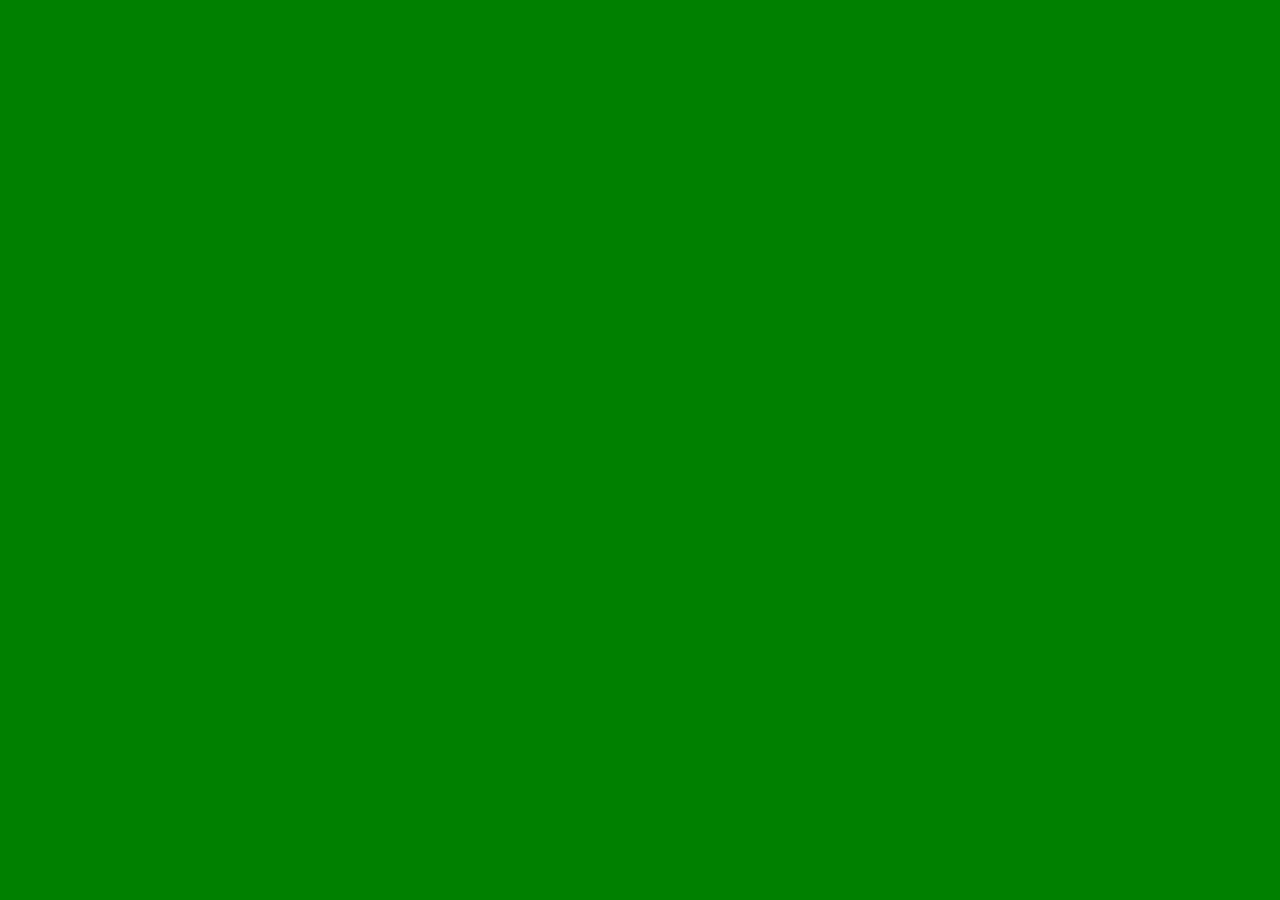
==== index.html @ 27aca478 "Initial code" ====
<!DOCTYPE html>
<html lang="en">
<head>
    <meta charset="UTF-8">
    <meta name="viewport" content="width=device-width, initial-scale=1.0">
    <title>John Private</title>
    <link rel="stylesheet" href="./css/styles.css">
</head>
<body>
    
</body>
</html>
---- css/styles.css ----
body {background-color: green;}
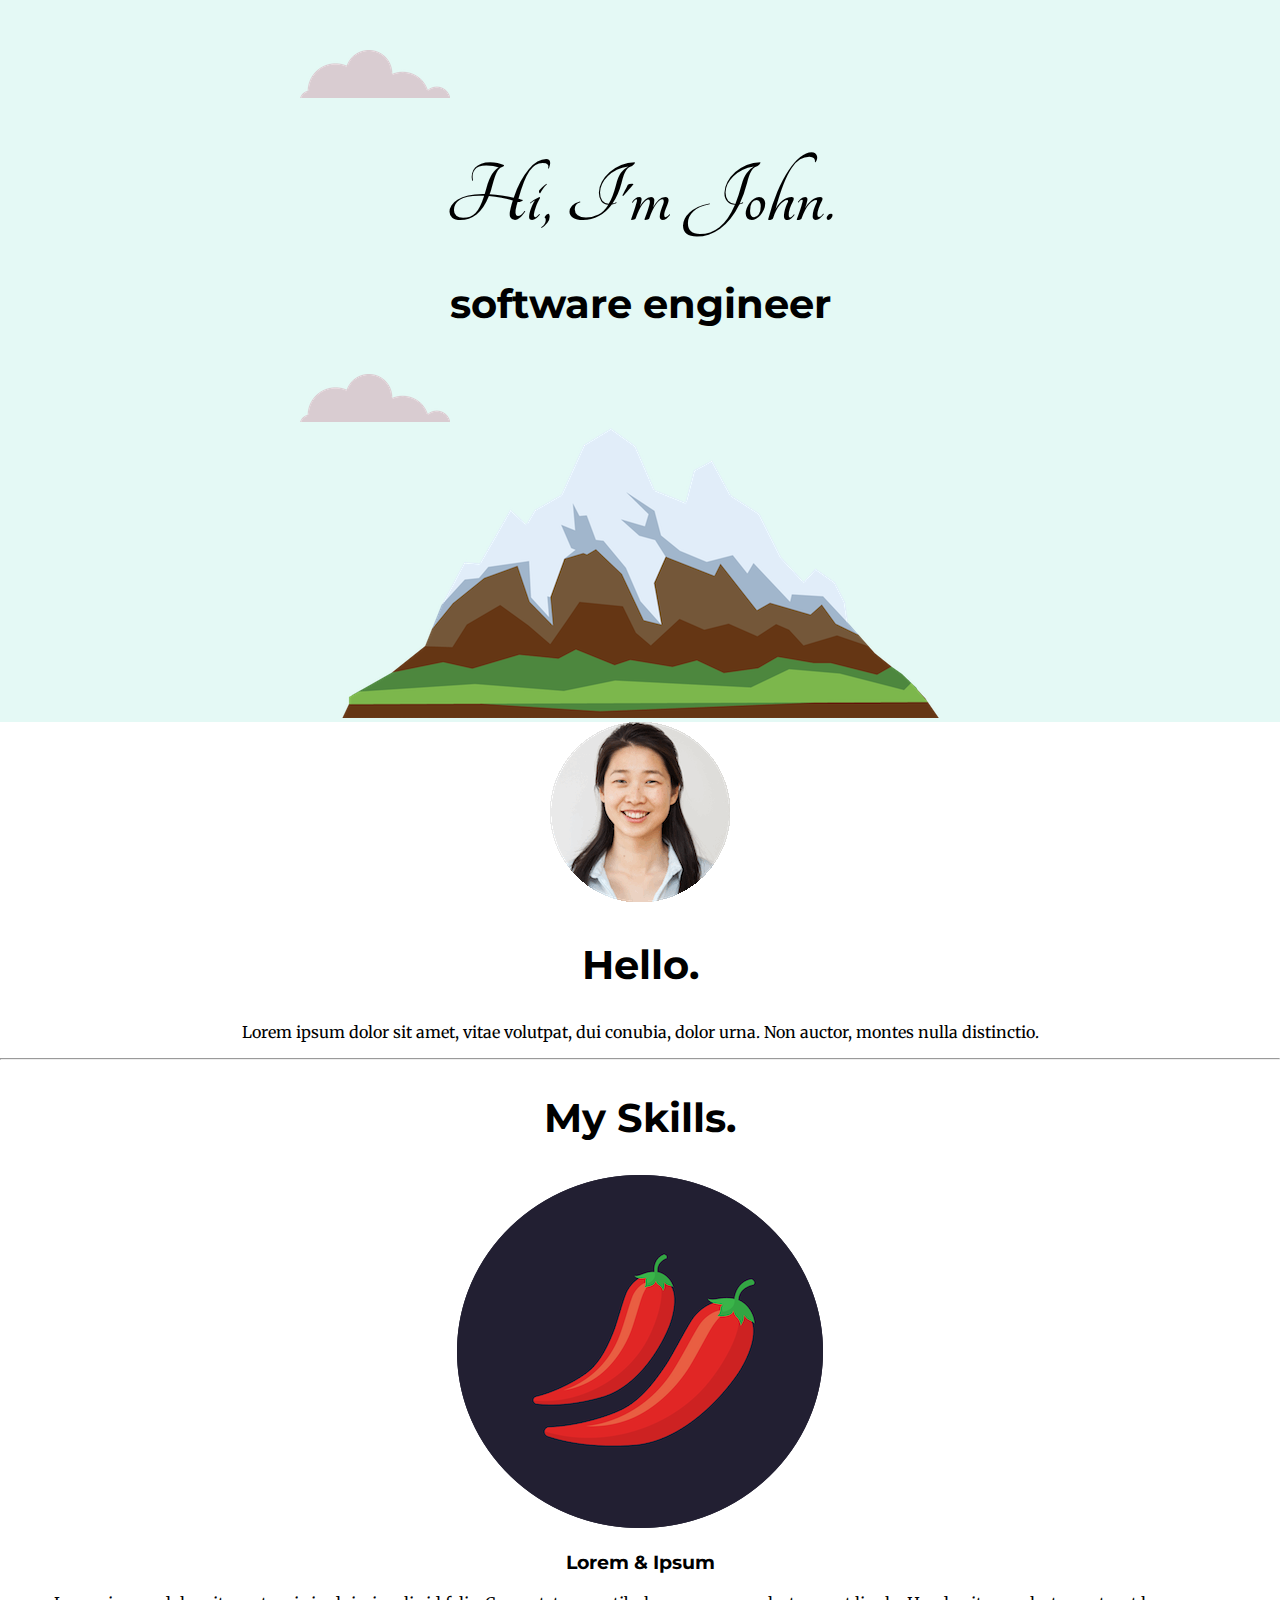
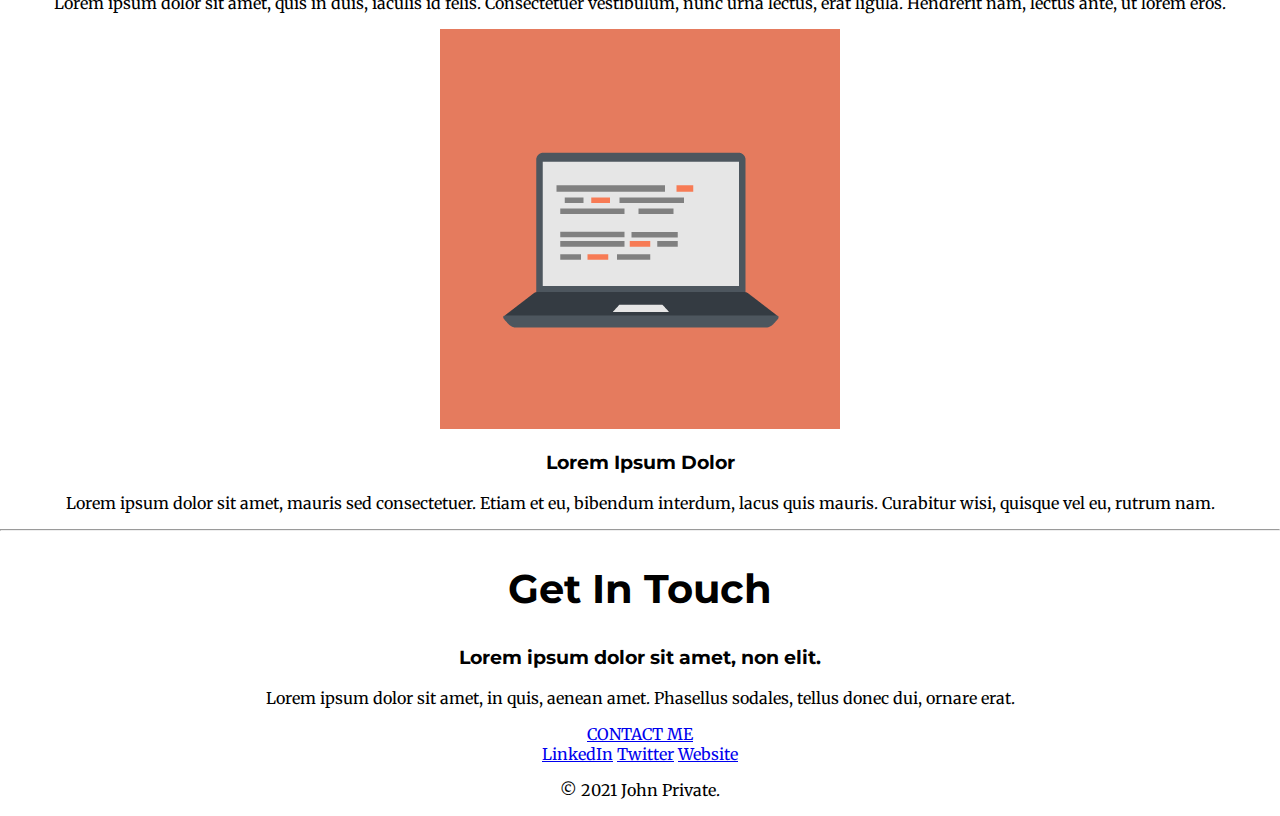
==== commit a12152af: "Font sizing" ====
--- a/index.html
+++ b/index.html
@@ -5,8 +5,61 @@
     <meta name="viewport" content="width=device-width, initial-scale=1.0">
     <title>John Private</title>
     <link rel="stylesheet" href="./css/styles.css">
+    <link rel="shortcut icon" href="./images/favicon.ico" type="image/x-icon">
+    <link rel="icon" href="./images/favicon.ico" type="image/x-icon">
+    <link rel="preconnect" href="https://fonts.gstatic.com">
+    <!-- Google Fonts CSS API https://developers.google.com/fonts/docs/getting_started -->
+    <link href="https://fonts.googleapis.com/css?family=Merriweather|Montserrat|Sacramento|Tangerine" rel="stylesheet">
+    <!-- 
+        Google Fonts CSS API v2 https://developers.google.com/fonts/docs/css2 
+        Requesting unused styles may cause your users to download more font data than they need, causing more latency. 
+    -->
+    <!-- <link href="https://fonts.googleapis.com/css2?family=Merriweather:ital,wght@0,300;0,400;0,700;0,900;1,300;1,400;1,700;1,900&family=Montserrat:ital,wght@0,100;0,200;0,300;0,400;0,500;0,600;0,700;0,800;0,900;1,100;1,200;1,300;1,400;1,500;1,600;1,700;1,800;1,900&family=Sacramento&family=Tangerine:wght@400;700&display=swap" rel="stylesheet"> -->
 </head>
 <body>
-    
+    <div class="top">
+        
+        <img class="cloud-top" src="./images/cloud.png" alt="image-cloud">
+        <h1>Hi, I'm John.</h1>
+        <h2>software engineer</h2>
+        <img class="cloud-bottom" src="./images/cloud.png" alt="image-cloud">
+        <img src="./images/mountain.png" alt="image-mountain">
+        
+    </div>
+    <div class="middle-container">
+        <div class="profile">
+          <img src="./images/angela.png" alt="My photo">
+          <h2>Hello.</h2>
+          <p>Lorem ipsum dolor sit amet, vitae volutpat, dui conubia, dolor urna. Non auctor, montes nulla distinctio.</p>
+        </div>
+        <hr>
+        <div class="skills">
+          <h2>My Skills.</h2>
+          <div class="skill-row">
+            <img class="" src="./images/chillies.png" alt="image-chillies">
+            <h3>Lorem & Ipsum</h3>
+            <p>Lorem ipsum dolor sit amet, quis in duis, iaculis id felis. Consectetuer vestibulum, nunc urna lectus, erat ligula. Hendrerit nam, lectus ante, ut lorem eros.</p>
+          </div>
+          <div class="skill-row">
+            <img class="" src="./images/computer.png" alt="image-computer">
+            <h3>Lorem Ipsum Dolor</h3>
+            <p>Lorem ipsum dolor sit amet, mauris sed consectetuer. Etiam et eu, bibendum interdum, lacus quis mauris. Curabitur wisi, quisque vel eu, rutrum nam.</p>
+          </div>
+        </div>
+        <hr>
+        <div class="contact-me">
+          <h2>Get In Touch</h2>
+          <h3>Lorem ipsum dolor sit amet, non elit.</h3>
+          <p>Lorem ipsum dolor sit amet, in quis, aenean amet. Phasellus sodales, tellus donec dui, ornare erat.</p>
+          <a class="btn" href="mailto:name@email.com">CONTACT ME</a>
+        </div>
+      </div>
+      <div class="bottom-container">
+        <a class="footer-link" href="https://www.linkedin.com/">LinkedIn</a>
+        <a class="footer-link" href="https://twitter.com/">Twitter</a>
+        <a class="footer-link" href="https://www.appbrewery.co/">Website</a>
+        <p>© 2021 John Private.</p>
+      </div>
+      
 </body>
 </html>--- a/css/styles.css
+++ b/css/styles.css
@@ -1 +1,55 @@
-body {background-color: green;}+/* 
+https://colorhunt.co/palette/14832 
+color palette: e4f9f5 30e3ca 11999e 40514e
+*/
+
+/*
+https://fonts.google.com/
+font-family: 'Merriweather', serif;
+font-family: 'Montserrat', sans-serif;
+font-family: 'Sacramento', cursive;
+font-family: 'Tangerine', cursive;
+*/
+
+body {
+    margin: 0;
+    text-align: center;
+    font-family: "Merriweather", serif;
+}
+
+h1 {
+    margin: 50px auto 0;
+    font-family: 'Tangerine', cursive;
+    /* Specifying px is a static size - not scalable, 
+        e.g. for visually impaired who want to change the browser default font-size. 
+    ***** Prefer using rem (root em) ***** to px, % and em. 
+        This is not affected by font-size inheritance e.g. from the body.*/
+    font-size: 5.6rem; /* 100% = 16px = 1em */
+}
+
+h2 {
+    font-family: 'Montserrat', sans-serif;
+    font-size: 2.5rem;
+}
+
+h3 {
+    font-family: 'Montserrat', sans-serif;
+}
+
+.top {
+    position: relative;
+    background-color: #e4f9f5;
+    padding-top: 100px;
+}
+
+
+.cloud-top {
+    position: absolute;
+    top: 50px;
+    left: 300px;
+}
+.cloud-bottom {
+    position: absolute;
+    left: 300px;
+    bottom: 300px;
+}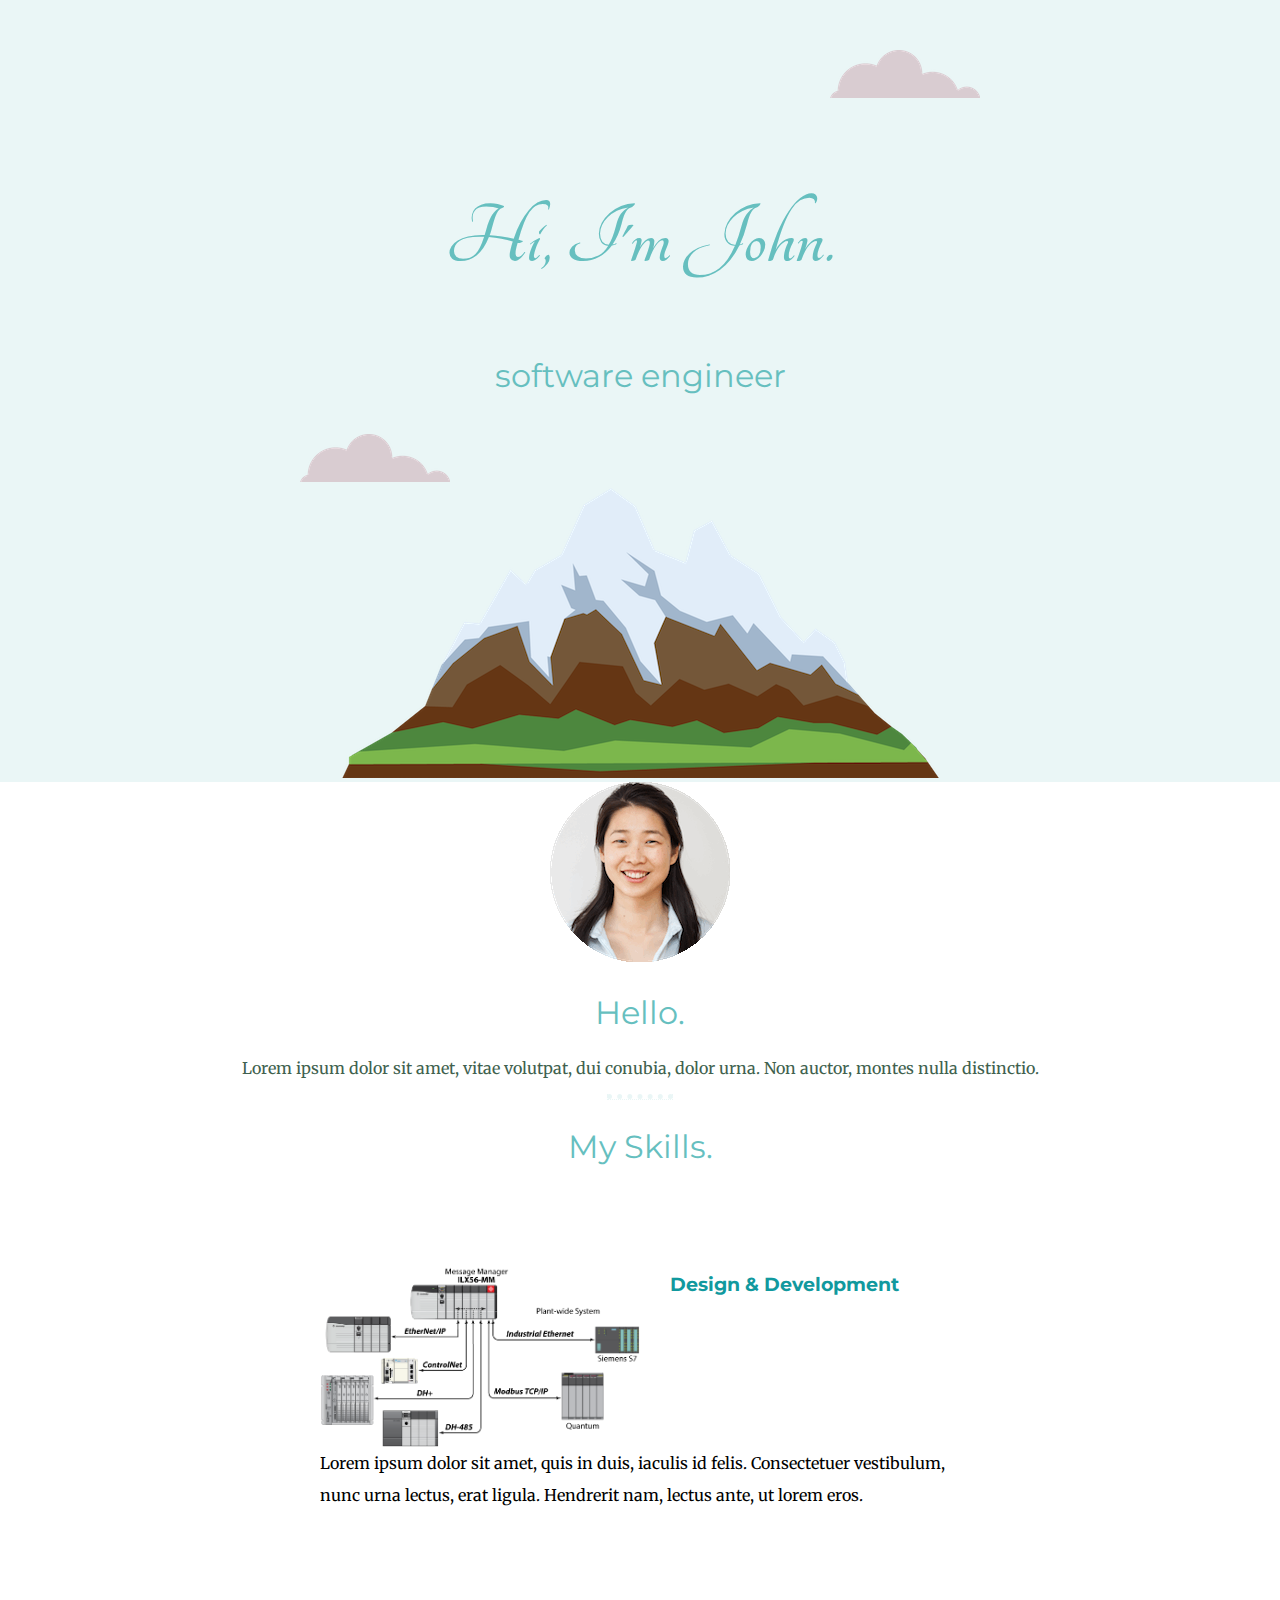
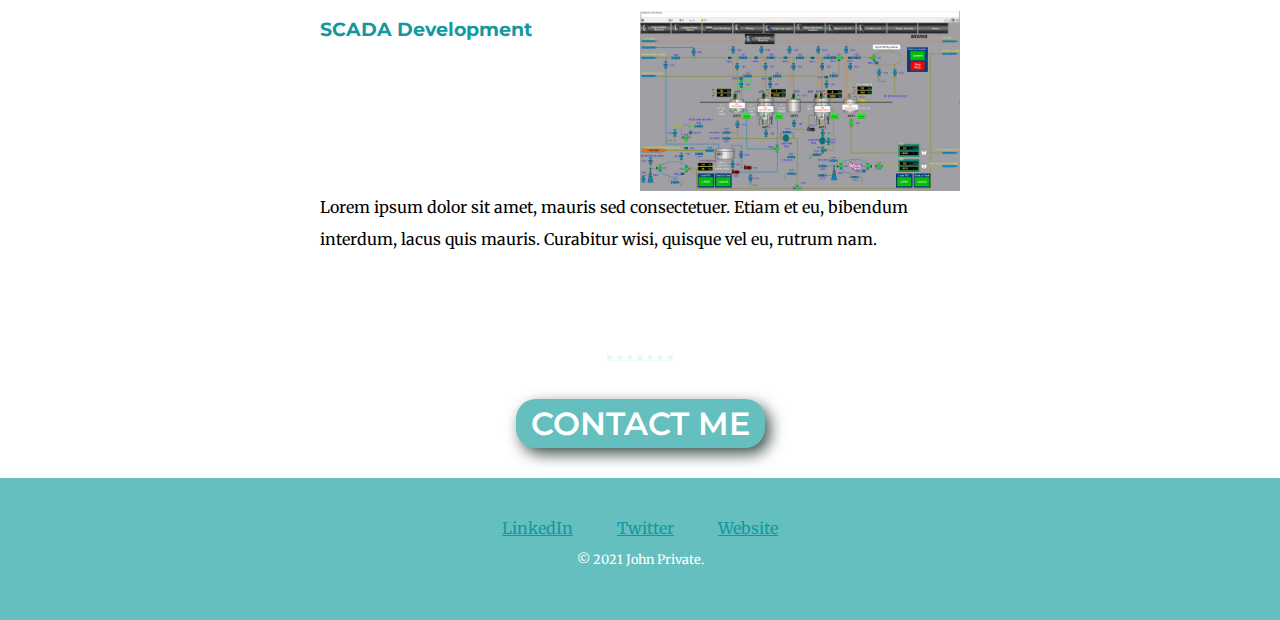
==== commit c9c64861: "CSS Challenge done." ====
--- a/index.html
+++ b/index.html
@@ -26,39 +26,36 @@
         <img src="./images/mountain.png" alt="image-mountain">
         
     </div>
-    <div class="middle-container">
+    <div class="mid">
         <div class="profile">
           <img src="./images/angela.png" alt="My photo">
           <h2>Hello.</h2>
-          <p>Lorem ipsum dolor sit amet, vitae volutpat, dui conubia, dolor urna. Non auctor, montes nulla distinctio.</p>
+          <p class="text-intro">Lorem ipsum dolor sit amet, vitae volutpat, dui conubia, dolor urna. Non auctor, montes nulla distinctio.</p>
         </div>
         <hr>
         <div class="skills">
           <h2>My Skills.</h2>
           <div class="skill-row">
-            <img class="" src="./images/chillies.png" alt="image-chillies">
-            <h3>Lorem & Ipsum</h3>
-            <p>Lorem ipsum dolor sit amet, quis in duis, iaculis id felis. Consectetuer vestibulum, nunc urna lectus, erat ligula. Hendrerit nam, lectus ante, ut lorem eros.</p>
+            <img class="img-plc" src="./images/ILX56-MM.png" alt="image-PLC">
+            <h3>Design & Development</h3>
+            <p class="design_descr">Lorem ipsum dolor sit amet, quis in duis, iaculis id felis. Consectetuer vestibulum, nunc urna lectus, erat ligula. Hendrerit nam, lectus ante, ut lorem eros.</p>
           </div>
           <div class="skill-row">
-            <img class="" src="./images/computer.png" alt="image-computer">
-            <h3>Lorem Ipsum Dolor</h3>
-            <p>Lorem ipsum dolor sit amet, mauris sed consectetuer. Etiam et eu, bibendum interdum, lacus quis mauris. Curabitur wisi, quisque vel eu, rutrum nam.</p>
+            <img class="img-scada" src="./images/DEB_1.jpg" alt="image-SCADA">
+            <h3>SCADA Development</h3>
+            <p class="scada_descr">Lorem ipsum dolor sit amet, mauris sed consectetuer. Etiam et eu, bibendum interdum, lacus quis mauris. Curabitur wisi, quisque vel eu, rutrum nam.</p>
           </div>
         </div>
         <hr>
         <div class="contact-me">
-          <h2>Get In Touch</h2>
-          <h3>Lorem ipsum dolor sit amet, non elit.</h3>
-          <p>Lorem ipsum dolor sit amet, in quis, aenean amet. Phasellus sodales, tellus donec dui, ornare erat.</p>
-          <a class="btn" href="mailto:name@email.com">CONTACT ME</a>
+          <a href="./contact.html" class="BUTTON_CONTACT">CONTACT ME</a>
         </div>
       </div>
-      <div class="bottom-container">
+      <div class="bot">
         <a class="footer-link" href="https://www.linkedin.com/">LinkedIn</a>
         <a class="footer-link" href="https://twitter.com/">Twitter</a>
         <a class="footer-link" href="https://www.appbrewery.co/">Website</a>
-        <p>© 2021 John Private.</p>
+        <p class="copywrite">© 2021 John Private.</p>
       </div>
       
 </body>
--- a/css/styles.css
+++ b/css/styles.css
@@ -15,6 +15,7 @@
     margin: 0;
     text-align: center;
     font-family: "Merriweather", serif;
+    background-color: white;
 }
 
 h1 {
@@ -24,32 +25,121 @@
         e.g. for visually impaired who want to change the browser default font-size. 
     ***** Prefer using rem (root em) ***** to px, % and em. 
         This is not affected by font-size inheritance e.g. from the body.*/
-    font-size: 5.6rem; /* 100% = 16px = 1em */
+    font-size: 5.6rem;
+    /* 100% = 16px = 1em */
+    line-height: 2;
+    color: #66bfbf;
 }
 
 h2 {
     font-family: 'Montserrat', sans-serif;
-    font-size: 2.5rem;
+    font-size: 2rem;
+    font-weight: normal;
+    color: #66bfbf;
 }
 
 h3 {
     font-family: 'Montserrat', sans-serif;
+    color: #11999e;
+}
+
+hr {
+    width: 5%;
+    border-color: #eaf6f6;
+    border-style: dotted;
+    border-top-width: 5px;
+}
+
+a {
+    color: #11999e;
 }
 
 .top {
     position: relative;
-    background-color: #e4f9f5;
+    background-color: #eaf6f6;
     padding-top: 100px;
 }
 
+.mid {
+    background-color: white;
+}
+
+.bot {
+    background-color: #66bfbf;
+    padding: 40px;
+}
 
 .cloud-top {
     position: absolute;
     top: 50px;
-    left: 300px;
+    right: 300px;
 }
+
 .cloud-bottom {
     position: absolute;
     left: 300px;
     bottom: 300px;
-}+}
+
+.text-intro {
+    color: #40614e;
+}
+
+.skill-row {
+    /* scale to 50% of the enclosing element width (mid) */
+    width: 50%;
+    margin: 100px auto;
+    text-align: left;
+    line-height: 2;
+}
+
+.img-plc {
+    /* scale to 50% of the enclosing element width (skill-row)... not 50% of original image size! */
+    width: 50%;
+    float: left;
+    margin-right: 30px;
+}
+
+.img-scada {
+    width: 50%;
+    float: right;
+    margin-left: 30px;
+}
+
+.design_descr {
+    clear: both;
+}
+
+.scada_descr {
+    clear: both;
+}
+
+.footer-link {
+    padding: 5px 20px 5px 20px;
+}
+.copywrite {
+    font-size: 0.8em;
+    color: white;
+}
+
+/* https://cssbuttoncreator.com/ */
+
+.BUTTON_CONTACT {
+    background: #66BFBF;
+    padding: 5px 15px 5px 15px;
+    border: 0;
+    margin: 30px 0;
+    border-radius: 20px;
+    color: #FFFFFF;
+    font-family: Montserrat;
+    font-size: 2em;
+    font-weight: 600;
+    box-shadow: 5px 6px 15px 0 #40514e;
+    text-decoration: none;
+    display: inline-block;
+    cursor: pointer;
+    text-align: center;
+}
+.BUTTON_CONTACT:hover {
+    background: #11999E;
+ }